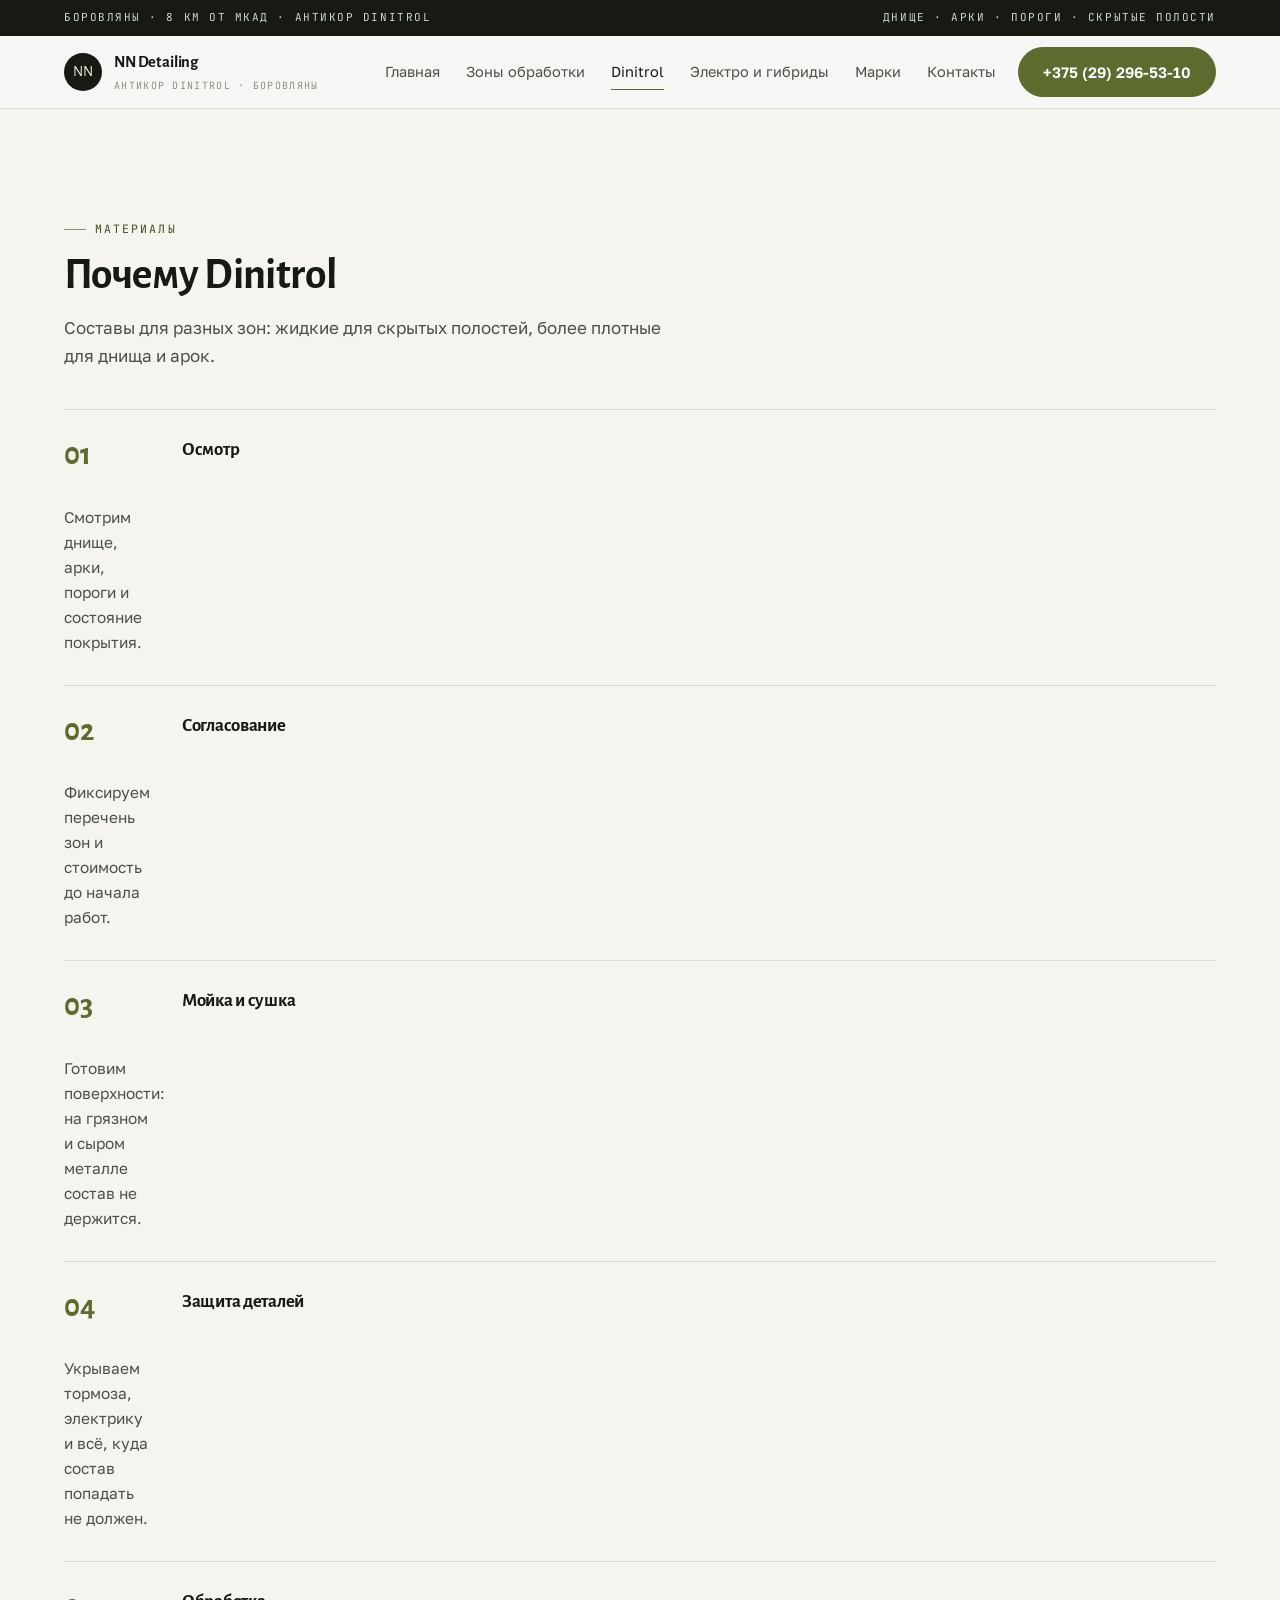
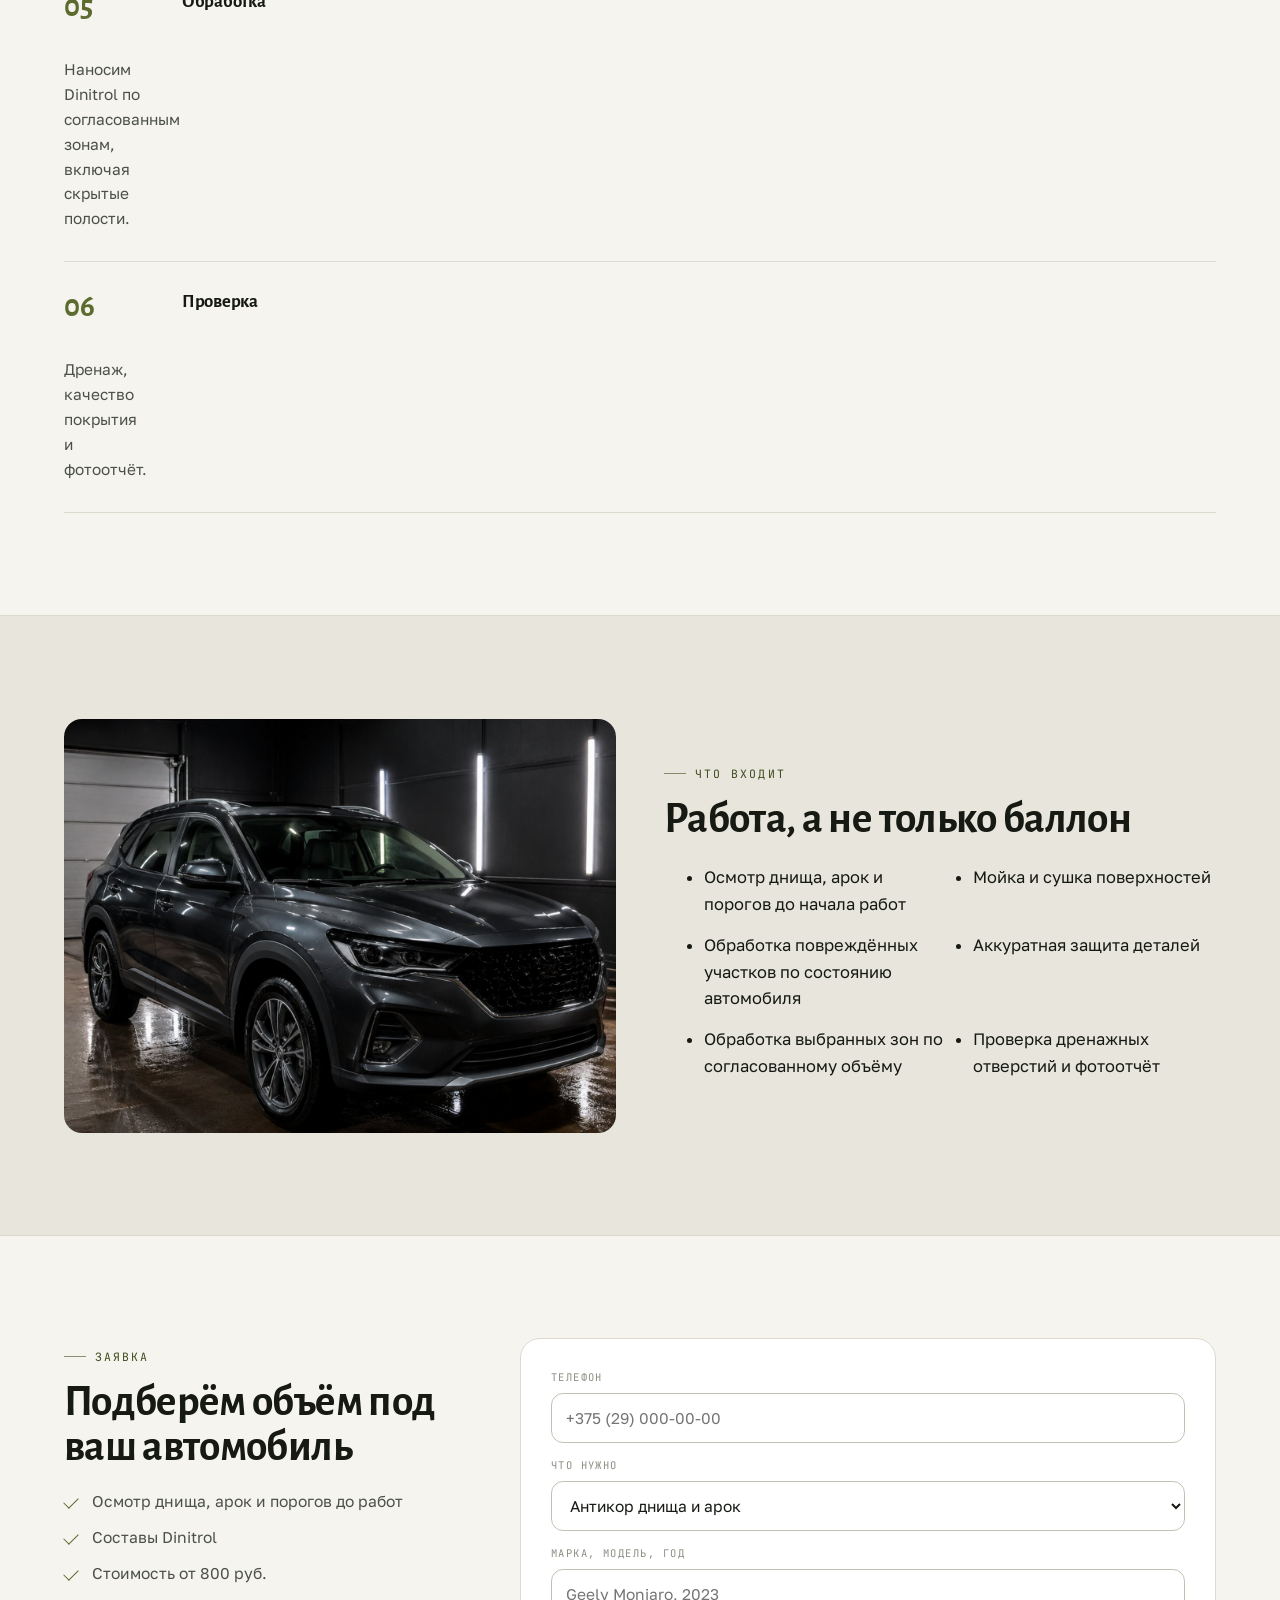
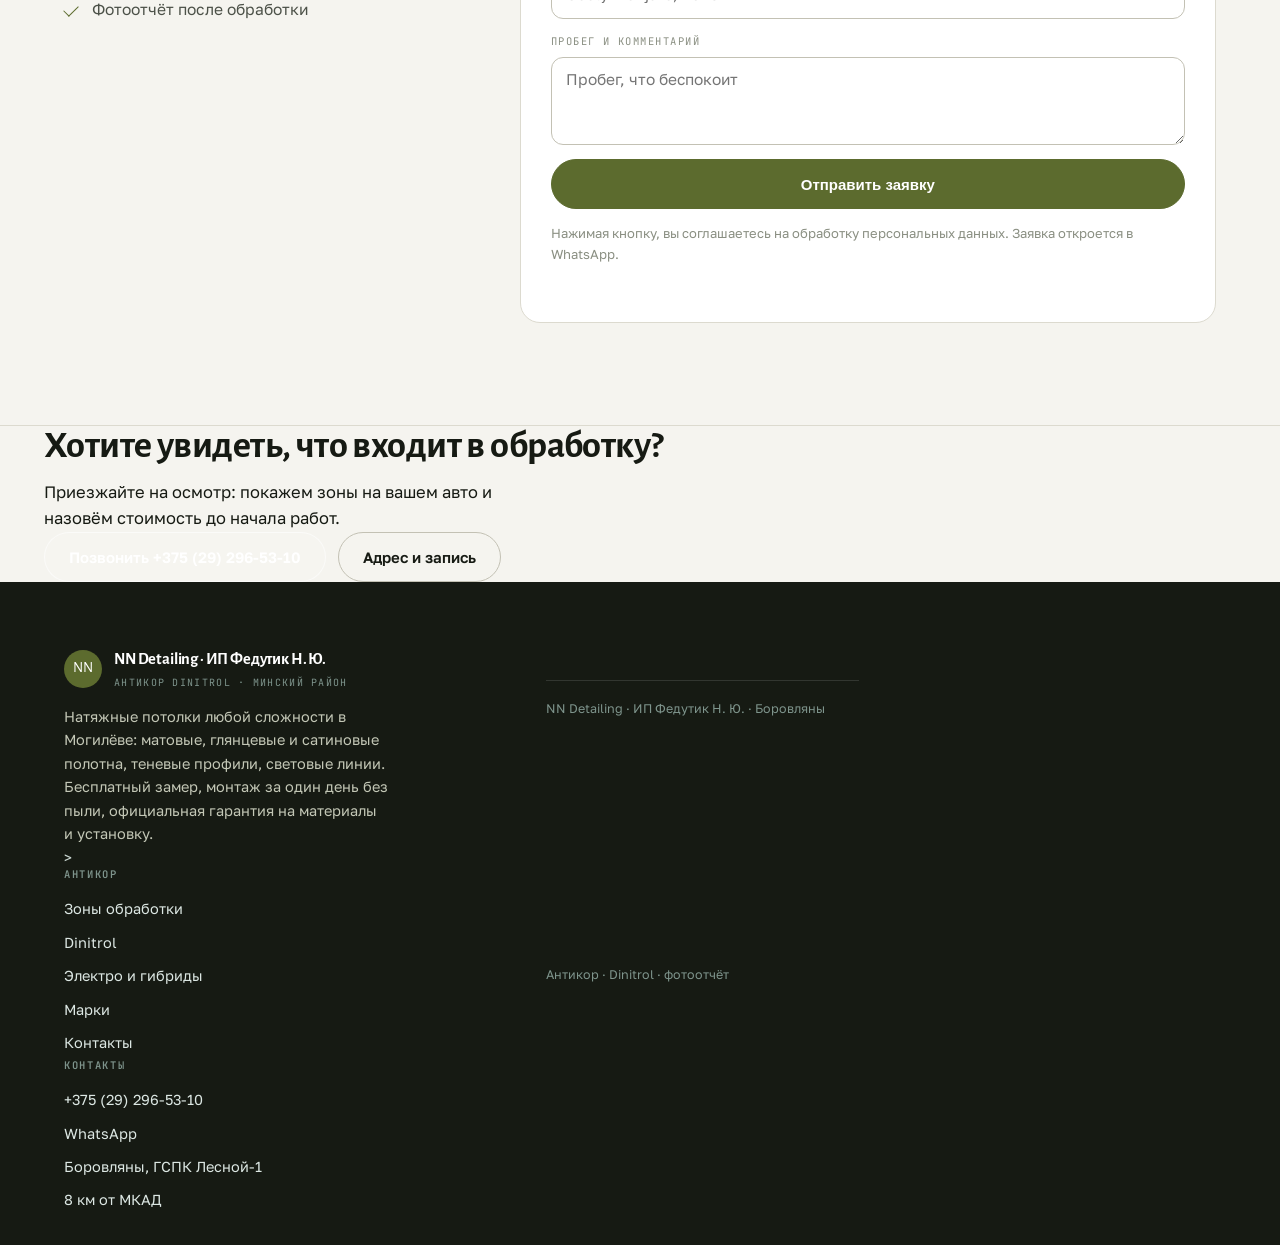
==== dinitrol.html @ aabff83f "Сайт NN Detailing — антикор Dinitrol, 6 страниц" ====
<!doctype html>
<html lang="ru">
<head>
<meta charset="utf-8">
<meta name="viewport" content="width=device-width,initial-scale=1">
<title>Dinitrol: как проходит обработка — NN Detailing</title>
<meta name="description" content="Этапы антикоррозийной обработки составами Dinitrol: осмотр, согласование, мойка и сушка, защита деталей, обработка, проверка дренажа и фотоотчёт.">
<link rel="icon" href="assets/img/favicon.svg" type="image/svg+xml">
<link rel="preconnect" href="https://fonts.googleapis.com">
<link rel="preconnect" href="https://fonts.gstatic.com" crossorigin>
<link href="https://fonts.googleapis.com/css2?family=Alegreya+Sans:wght@400;500;700;800&family=Golos+Text:wght@400;500;600;700&family=JetBrains+Mono:wght@400;500&display=swap" rel="stylesheet">
<link rel="stylesheet" href="assets/css/site.css">
</head>
<body>
<div class="topline"><div class="wrap"><span>Боровляны · 8 км от МКАД · антикор Dinitrol</span><span>Днище · арки · пороги · скрытые полости</span></div></div>
<header class="hdr"><div class="wrap hdr__in">
  <a class="logo" href="index.html"><i>NN</i><span><b>NN Detailing</b><span>антикор Dinitrol · Боровляны</span></span></a>
  <nav class="nav"><a href="index.html">Главная</a><a href="uslugi.html">Зоны обработки</a><a href="dinitrol.html" aria-current="page">Dinitrol</a><a href="elektro.html">Электро и гибриды</a><a href="marki.html">Марки</a><a href="kontakty.html">Контакты</a></nav>
  <a class="btn" href="tel:+375292965310">+375 (29) 296-53-10</a>
  <button class="burger" id="burger" aria-label="Меню"><span></span></button>
</div></header>
<div class="drawer" id="drawer"><button class="drawer__x" aria-label="Закрыть">×</button><a href="index.html">Главная</a><a href="uslugi.html">Зоны обработки</a><a href="dinitrol.html">Dinitrol</a><a href="elektro.html">Электро и гибриды</a><a href="marki.html">Марки</a><a href="kontakty.html">Контакты</a><a href="tel:+375292965310">+375 (29) 296-53-10</a></div>

<section class="sec"><div class="wrap">
<div class="shead"><span class="kicker">Материалы</span><h1>Почему Dinitrol</h1><p>Составы для разных зон: жидкие для скрытых полостей, более плотные для днища и арок.</p></div>
<div class="steps">
<div class="step"><b class="step__n">01</b><h3>Осмотр</h3><p>Смотрим днище, арки, пороги и состояние покрытия.</p></div>
<div class="step"><b class="step__n">02</b><h3>Согласование</h3><p>Фиксируем перечень зон и стоимость до начала работ.</p></div>
<div class="step"><b class="step__n">03</b><h3>Мойка и сушка</h3><p>Готовим поверхности: на грязном и сыром металле состав не держится.</p></div>
<div class="step"><b class="step__n">04</b><h3>Защита деталей</h3><p>Укрываем тормоза, электрику и всё, куда состав попадать не должен.</p></div>
<div class="step"><b class="step__n">05</b><h3>Обработка</h3><p>Наносим Dinitrol по согласованным зонам, включая скрытые полости.</p></div>
<div class="step"><b class="step__n">06</b><h3>Проверка</h3><p>Дренаж, качество покрытия и фотоотчёт.</p></div>
</div></div></section>

<section class="sec sec--alt"><div class="wrap"><div class="two">
<div><img src="assets/img/studio.jpg" alt="Автомобиль после обработки Dinitrol" width="1400" height="1050" loading="lazy"></div>
<div><div class="shead"><span class="kicker">Что входит</span><h2>Работа, а не только баллон</h2></div>
<ul class="checks"><li>Осмотр днища, арок и порогов до начала работ</li><li>Мойка и сушка поверхностей</li><li>Обработка повреждённых участков по состоянию автомобиля</li><li>Аккуратная защита деталей</li><li>Обработка выбранных зон по согласованному объёму</li><li>Проверка дренажных отверстий и фотоотчёт</li></ul></div>
</div></div></section>
<section class="sec" id="zayavka"><div class="wrap"><div class="row2">
<div class="side"><div class="shead"><span class="kicker">Заявка</span><h2>Подберём объём под ваш автомобиль</h2></div><ul class="list"><li>Осмотр днища, арок и порогов до работ</li><li>Составы Dinitrol</li><li>Стоимость от 800 руб.</li><li>Фотоотчёт после обработки</li></ul></div>
<form class="form" data-form novalidate>
<div class="fld"><label for="f-phone">Телефон</label><input id="f-phone" type="tel" placeholder="+375 (29) 000-00-00" autocomplete="tel" required></div>
<div class="fld"><label for="f-what">Что нужно</label><select id="f-what"><option>Антикор днища и арок</option><option>Полная обработка: днище, арки, пороги, скрытые полости</option><option>Скрытые полости и пороги</option><option>Электромобиль или гибрид</option><option>Китайский автомобиль</option><option>Осмотр и расчёт стоимости</option></select></div>
<div class="fld"><label for="f-where">Марка, модель, год</label><input id="f-where" type="text" placeholder="Geely Monjaro, 2023"></div>
<div class="fld"><label for="f-msg">Пробег и комментарий</label><textarea id="f-msg" rows="3" placeholder="Пробег, что беспокоит"></textarea></div>
<button class="btn" type="submit">Отправить заявку</button>
<p class="form__note">Нажимая кнопку, вы соглашаетесь на обработку персональных данных. Заявка откроется в WhatsApp.</p>
<div class="formout" id="formMsg" role="status"></div>
</form></div></div></section>
<section class="cta"><div class="wrap cta__in"><div><h2>Хотите увидеть, что входит в обработку?</h2><p>Приезжайте на осмотр: покажем зоны на вашем авто и назовём стоимость до начала работ.</p></div><div class="cta__act"><a class="btn btn--w" href="tel:+375292965310">Позвонить +375 (29) 296-53-10</a><a class="btn btn--line" href="kontakty.html">Адрес и запись</a></div></div></section>

<footer class="foot"><div class="wrap"><div class="foot__in">
<div><div class="logo" style="margin:0 0 14px"><i style="background:#5C6B2E;color:#fff">NN</i><span><b style="color:#fff">NN Detailing · ИП Федутик Н. Ю.</b><span style="color:#7E948C">антикор Dinitrol · Минский район</span></span></div>
<p style="color:#C3C7B6;max-width:36ch">Натяжные потолки любой сложности в Могилёве: матовые, глянцевые и сатиновые полотна, теневые профили, световые линии. Бесплатный замер, монтаж за один день без пыли, официальная гарантия на материалы и установку.</p>>
<div><h4>Антикор</h4><a href="uslugi.html">Зоны обработки</a><a href="dinitrol.html">Dinitrol</a><a href="elektro.html">Электро и гибриды</a><a href="marki.html">Марки</a><a href="kontakty.html">Контакты</a></div>
<div><h4>Контакты</h4><a href="tel:+375292965310">+375 (29) 296-53-10</a><a href="https://wa.me/375292965310" target="_blank" rel="noopener">WhatsApp</a><a href="kontakty.html">Боровляны, ГСПК Лесной-1</a><a href="kontakty.html">8 км от МКАД</a></div>
</div><div class="foot__low"><span>NN Detailing · ИП Федутик Н. Ю. · Боровляны</span><span>Антикор · Dinitrol · фотоотчёт</span></div></div></footer>
<div class="fbar"><a href="tel:+375292965310">Позвонить</a><a href="https://wa.me/375292965310" target="_blank" rel="noopener">WhatsApp</a></div>
<script src="assets/js/main.js" defer></script>
</body>
</html>
---- assets/css/site.css ----
*,*::before,*::after{box-sizing:border-box}
:root{
--ink:#161A13;--ink2:#20261B;--paper:#F5F4EF;--paper2:#E7E5DC;--panel:#fff;
--body:#4C5148;--mut:#8A8F82;--line:#DCDACF;--line2:#C3C1B4;
--acc:#5C6B2E;--acc2:#414D1E;--soft:#EAEDDD;
--f-d:"Alegreya Sans","Golos Text",sans-serif;
--f-t:"Golos Text",system-ui,-apple-system,"Segoe UI",sans-serif;
--f-m:"JetBrains Mono",ui-monospace,monospace;
--wrap:1240px;--pad:clamp(18px,4vw,44px);
}
html{-webkit-text-size-adjust:100%;scroll-behavior:smooth}
body{margin:0;background:var(--paper);color:var(--ink);font:400 16.5px/1.62 var(--f-t);-webkit-font-smoothing:antialiased;overflow-x:hidden}
img{display:block;max-width:100%;height:auto}
a{color:inherit;text-decoration:none}
h1,h2,h3,h4{margin:0;font-family:var(--f-d);font-weight:600;letter-spacing:-.015em;line-height:1.06}
p{margin:0}
.wrap{width:100%;max-width:var(--wrap);margin:0 auto;padding:0 var(--pad)}
.mono{font-family:var(--f-m);font-size:11.5px;letter-spacing:.16em;text-transform:uppercase;color:var(--mut)}
.kicker{display:inline-flex;align-items:center;gap:9px;font-family:var(--f-m);font-size:11.5px;letter-spacing:.18em;text-transform:uppercase;color:var(--acc2)}
.kicker::before{content:"";width:22px;height:1px;background:currentColor;opacity:.6}

/* header */
.topline{background:var(--ink);color:#C9D6D1;font-family:var(--f-m);font-size:11px;letter-spacing:.14em;text-transform:uppercase}
.topline .wrap{display:flex;justify-content:space-between;gap:16px;padding-top:9px;padding-bottom:9px;flex-wrap:wrap}
.hdr{position:sticky;top:0;z-index:50;background:rgba(246,247,245,.86);backdrop-filter:blur(14px);border-bottom:1px solid var(--line)}
.hdr__in{display:flex;align-items:center;gap:22px;min-height:72px}
.logo{display:flex;align-items:center;gap:12px;margin-right:auto}
.logo i{width:38px;height:38px;border-radius:50%;display:grid;place-items:center;background:var(--ink);color:var(--soft);font-family:var(--f-d);font-style:normal;font-size:15px}
.logo b{display:block;font-family:var(--f-d);font-size:16.5px;font-weight:600;letter-spacing:-.01em}
.logo span span{display:block;font-family:var(--f-m);font-size:10px;letter-spacing:.13em;text-transform:uppercase;color:var(--mut);margin-top:2px}
.nav{display:flex;gap:26px}
.nav a{font-size:14.5px;color:var(--body);padding:6px 0;border-bottom:1px solid transparent}
.nav a:hover,.nav a[aria-current]{color:var(--ink);border-color:var(--acc)}
.btn{display:inline-flex;align-items:center;justify-content:center;gap:9px;min-height:50px;padding:0 24px;border-radius:999px;background:var(--acc);color:#fff;border:1px solid var(--acc);font-weight:600;font-size:15px;transition:.18s}
.btn:hover{background:var(--acc2);border-color:var(--acc2)}
.btn--line{background:transparent;color:var(--ink);border-color:var(--line2)}
.btn--line:hover{background:#fff;border-color:var(--ink);color:var(--ink)}
.btn--w{background:rgba(255,255,255,.1);border-color:rgba(255,255,255,.55);color:#fff}
.btn--w:hover{background:rgba(255,255,255,.22)}
.burger{display:none;width:44px;height:44px;border:1px solid var(--line2);border-radius:50%;background:#fff;position:relative}
.burger span,.burger span::before,.burger span::after{position:absolute;left:12px;right:12px;height:1.6px;background:var(--ink);content:""}
.burger span{top:21px}.burger span::before{top:-6px}.burger span::after{top:6px}
.drawer{position:fixed;inset:0;z-index:60;background:var(--paper);padding:22px var(--pad) 90px;transform:translateX(102%);transition:transform .32s cubic-bezier(.2,.7,.2,1);overflow:auto}
.drawer[data-open="1"]{transform:none}
.drawer a{display:block;padding:16px 0;border-bottom:1px solid var(--line);font-family:var(--f-d);font-size:20px}
.drawer__x{position:absolute;top:16px;right:var(--pad);width:44px;height:44px;border-radius:50%;border:1px solid var(--line2);background:#fff;font-size:20px;line-height:1}

/* hero: фото на всю ширину, крупная антиква, текст снизу */
.hero{position:relative;isolation:isolate;min-height:min(90svh,780px);display:flex;align-items:flex-end;color:#fff;overflow:hidden;background:#131110}
.hero__media{position:absolute;inset:0;z-index:-2}
.hero__media img{width:100%;height:100%;object-fit:cover;object-position:50% 42%;transform:scale(1.02)}
.hero::after{content:"";position:absolute;inset:0;z-index:-1;background:linear-gradient(180deg,rgba(16,12,10,.72) 0%,rgba(16,12,10,.35) 38%,rgba(16,12,10,.82) 100%),linear-gradient(90deg,rgba(16,12,10,.6),transparent 62%)}
.hero__in{width:100%;padding:clamp(90px,14vh,150px) 0 clamp(30px,5vh,52px)}
.hero .kicker{color:#9C86FF}
.hero h1{font-size:clamp(2.5rem,5.4vw,4.5rem);line-height:1.02;letter-spacing:-.028em;max-width:19ch;margin:18px 0 0;font-weight:600}
.hero h1 em{font-style:italic;color:#CBD79A}
.hero__lead{margin-top:20px;max-width:50ch;color:#DCE7E3;font-size:clamp(15px,1.2vw,17.5px)}
.hero__btns{display:flex;gap:12px;flex-wrap:wrap;margin-top:30px}
.hero__stats{display:grid;grid-template-columns:repeat(3,1fr);gap:0;margin-top:clamp(30px,5vh,46px);border-top:1px solid rgba(255,255,255,.24)}
.hero__stats div{padding:18px 20px 0 0;border-right:1px solid rgba(255,255,255,.14)}
.hero__stats div:last-child{border-right:0;padding-right:0}
.hero__stats b{display:block;font-family:var(--f-d);font-size:clamp(1.5rem,2.4vw,2.1rem);font-weight:600;line-height:1}
.hero__stats span{display:block;margin-top:7px;font-family:var(--f-m);font-size:10.5px;letter-spacing:.13em;text-transform:uppercase;color:#A9BCB6}

/* полоса фото */
.band{display:grid;grid-template-columns:repeat(3,1fr);gap:2px;background:var(--line);border-bottom:1px solid var(--line)}
.band figure{margin:0;position:relative;overflow:hidden;aspect-ratio:4/3;background:var(--paper2)}
.band img{width:100%;height:100%;object-fit:cover;transition:transform .7s cubic-bezier(.2,.7,.2,1)}
.band figure:hover img{transform:scale(1.05)}
.band figcaption{position:absolute;left:0;right:0;bottom:0;padding:16px 18px;background:linear-gradient(transparent,rgba(16,12,10,.85));color:#fff;font-family:var(--f-m);font-size:10.5px;letter-spacing:.14em;text-transform:uppercase}

/* секции */
.sec{padding:clamp(56px,8vw,104px) 0;border-bottom:1px solid var(--line)}
.sec--alt{background:var(--paper2)}
.sec--ink{background:var(--ink);color:#EAF1EE;border:0}
.sec--ink .kicker{color:#9C86FF}
.sec--ink p{color:#B9C8C2}
.shead{max-width:60ch}
.shead h2{font-size:clamp(1.9rem,3.4vw,3rem);line-height:1.04;margin-top:14px}
.shead p{margin-top:16px;color:var(--body);font-size:17px;max-width:56ch}
.row2{display:grid;grid-template-columns:.72fr 1.28fr;gap:clamp(24px,5vw,64px);align-items:start}
.row2>.side{position:sticky;top:96px}

/* карточки, списки, шаги */
.cards{display:grid;grid-template-columns:repeat(3,1fr);gap:clamp(14px,2vw,22px);margin-top:clamp(26px,4vw,40px)}
.card img{width:100%;height:100%;object-fit:cover;display:block}
.card{background:var(--panel);border:1px solid var(--line);border-radius:18px;overflow:hidden;display:flex;flex-direction:column;transition:.2s}
.card:hover{border-color:var(--line2);transform:translateY(-3px)}
.card img{aspect-ratio:4/3;object-fit:cover;width:100%}
.card__b{padding:22px 22px 24px}
.card__b .mono{color:var(--acc2)}
.card__b h3{font-size:1.24rem;margin:8px 0 8px}
.card__b p{color:var(--body);font-size:15px}
.list{list-style:none;margin:18px 0 0;padding:0;display:grid;gap:11px}
.list li{position:relative;padding-left:28px;color:var(--body);font-size:15.6px}
.list li::before{content:"";position:absolute;left:0;top:8px;width:14px;height:8px;border-left:1.6px solid var(--acc);border-bottom:1.6px solid var(--acc);transform:rotate(-45deg)}
.steps{margin-top:clamp(26px,4vw,40px);border-top:1px solid var(--line)}
.step{display:grid;grid-template-columns:84px minmax(0,1fr);gap:clamp(14px,3vw,34px);padding:clamp(20px,3vw,30px) 0;border-bottom:1px solid var(--line);align-items:start}
.step__n{font-family:var(--f-d);font-size:clamp(1.5rem,2.4vw,2rem);color:var(--acc);line-height:1}
.step h3{font-size:1.18rem;margin-bottom:7px}
.step p{color:var(--body);font-size:15.4px;max-width:70ch}
.two{display:grid;grid-template-columns:1fr 1fr;gap:clamp(18px,4vw,48px);align-items:center}
.two img{border-radius:18px;aspect-ratio:4/3;object-fit:cover;width:100%}
.checks{display:grid;grid-template-columns:repeat(2,1fr);gap:14px 26px;margin-top:22px}
.checks div{border-top:1px solid var(--line2);padding-top:12px}
.checks b{display:block;font-family:var(--f-d);font-size:1.05rem;margin-bottom:4px}
.checks span{font-size:14.4px;color:var(--body)}

/* FAQ */
.faq{margin-top:26px;border-top:1px solid var(--line)}
.faq__i{border-bottom:1px solid var(--line)}
.faq__q{width:100%;display:flex;justify-content:space-between;align-items:center;gap:20px;padding:20px 0;background:none;border:0;text-align:left;font:600 17px/1.35 var(--f-t);color:var(--ink);cursor:pointer}
.faq__x{position:relative;width:20px;height:20px;flex:0 0 auto}
.faq__x::before,.faq__x::after{content:"";position:absolute;left:0;right:0;top:9px;height:1.6px;background:var(--acc);transition:.2s}
.faq__x::after{transform:rotate(90deg)}
.faq__i[data-open="1"] .faq__x::after{transform:rotate(0)}
.faq__a{display:none;padding:0 0 22px;max-width:72ch}
.faq__i[data-open="1"] .faq__a{display:block}
.faq__a p{color:var(--body);font-size:15.4px}

/* форма, CTA, подвал, мобильная панель */
.form{display:grid;gap:14px;background:var(--panel);border:1px solid var(--line);border-radius:20px;padding:clamp(20px,3vw,30px)}
.fld{display:grid;gap:7px}
.fld label{font-family:var(--f-m);font-size:10.5px;letter-spacing:.14em;text-transform:uppercase;color:var(--mut)}
.fld input,.fld select,.fld textarea{width:100%;min-height:50px;padding:12px 14px;border:1px solid var(--line2);border-radius:12px;background:#fff;font:400 15.5px var(--f-t);color:var(--ink)}
.fld textarea{min-height:88px;resize:vertical}
.fld input:focus,.fld select:focus,.fld textarea:focus{outline:2px solid rgba(107,78,255,.4);border-color:var(--acc)}
.form__note{font-size:13px;color:var(--mut)}
.formout{margin-top:12px;font-size:14.5px;color:var(--acc2)}
.cta{display:grid;grid-template-columns:1.35fr auto;gap:clamp(20px,4vw,44px);align-items:center}
.cta h2{font-size:clamp(1.7rem,3vw,2.6rem)}
.cta p{margin-top:12px;max-width:52ch}
.cta__act{display:flex;gap:12px;flex-wrap:wrap}
.foot{background:var(--ink);color:#C9D6D1;padding:clamp(40px,6vw,64px) 0 28px;font-size:14.5px}
.foot__in{display:grid;grid-template-columns:1.4fr 1fr 1fr;gap:clamp(20px,4vw,44px)}
.foot h4{font-family:var(--f-m);font-size:10.5px;letter-spacing:.16em;text-transform:uppercase;color:#7E948C;margin-bottom:12px}
.foot a{display:block;padding:5px 0;color:#DCE7E3}
.foot a:hover{color:var(--soft)}
.foot__low{margin-top:34px;padding-top:18px;border-top:1px solid rgba(255,255,255,.12);display:flex;justify-content:space-between;gap:14px;flex-wrap:wrap;font-size:12.5px;color:#7E948C}
.fbar{display:none;position:fixed;left:0;right:0;bottom:0;z-index:55;background:rgba(12,18,17,.96);backdrop-filter:blur(10px);padding:10px 12px calc(10px + env(safe-area-inset-bottom));gap:10px}
.fbar a{flex:1;display:flex;align-items:center;justify-content:center;min-height:48px;border-radius:12px;font-weight:600;font-size:15px}
.fbar a:first-child{background:var(--acc);color:#fff}
.fbar a:last-child{background:rgba(255,255,255,.12);color:#fff;border:1px solid rgba(255,255,255,.3)}

@media(max-width:1040px){
.nav{display:none}.burger{display:block}
.hero__stats{grid-template-columns:1fr 1fr}
.hero__stats div:nth-child(2){border-right:0}
.cards{grid-template-columns:1fr 1fr}
.row2{grid-template-columns:1fr}.row2>.side{position:static}
.cta{grid-template-columns:1fr}
.foot__in{grid-template-columns:1fr 1fr}
}
@media(max-width:720px){
.hero{min-height:auto}.hero__in{padding-top:74px}
.band{grid-template-columns:1fr}
.cards{grid-template-columns:1fr}
.two{grid-template-columns:1fr}
.checks{grid-template-columns:1fr}
.step{grid-template-columns:56px minmax(0,1fr)}
.hero__stats{grid-template-columns:1fr}
.hero__stats div{border-right:0;border-bottom:1px solid rgba(255,255,255,.12);padding:14px 0}
.hero__stats div:last-child{border-bottom:0}
.fbar{display:flex}
body{padding-bottom:74px}
.foot__in{grid-template-columns:1fr}
}
@media(prefers-reduced-motion:reduce){*{transition:none!important;animation:none!important}}

.shead h1{font-size:clamp(1.9rem,3.4vw,3rem);line-height:1.04;margin-top:14px}

/* плотная сетка марок */
.marks{display:grid;grid-template-columns:repeat(auto-fill,minmax(112px,1fr));gap:1px;background:var(--line);border:1px solid var(--line);border-radius:2px;overflow:hidden;margin-top:8px}
.marks span{background:var(--panel);padding:16px 8px;text-align:center;font-size:13.5px;font-weight:600;letter-spacing:.01em;color:var(--ink2);display:flex;align-items:center;justify-content:center;min-height:56px;transition:background .15s,color .15s}
.marks span:hover{background:var(--ink);color:#fff}
.marks--ink span{background:#151A1E;color:#D7DEE3;border-color:#242A2F}
.marks--ink{background:#242A2F;border-color:#242A2F}
.marks--ink span:hover{background:var(--acc);color:#fff}
@media(max-width:520px){.marks{grid-template-columns:repeat(auto-fill,minmax(88px,1fr))}.marks span{font-size:12px;min-height:48px;padding:12px 4px}}

/* прайс таблицей */
.ptable{width:100%;border-collapse:collapse;margin-top:10px;font-size:15.5px;background:var(--panel)}
.ptable caption{text-align:left;font-family:var(--f-m);font-size:11.5px;letter-spacing:.16em;text-transform:uppercase;color:var(--mut);padding:0 0 12px}
.ptable thead th{background:var(--ink);color:#fff;font-weight:600;font-size:13px;letter-spacing:.06em;text-transform:uppercase;padding:14px 18px;text-align:left}
.ptable thead th:last-child,.ptable td:last-child{text-align:right;white-space:nowrap}
.ptable td{padding:14px 18px;border-bottom:1px solid var(--line);vertical-align:top;color:var(--ink2)}
.ptable tr.pr-group td{background:var(--paper2);font-weight:700;font-size:13px;letter-spacing:.08em;text-transform:uppercase;color:var(--ink);padding:12px 18px}
.ptable tr:not(.pr-group):hover td{background:#FBFDFC}
.ptable td b{color:var(--ink)}
.ptable td:last-child{font-family:var(--f-m);font-size:15px;font-weight:600;color:var(--acc2)}
.ptable td .u{display:block;font-family:var(--f-t);font-size:12.5px;font-weight:400;color:var(--mut);letter-spacing:0;margin-top:4px}
.ptable-wrap{overflow-x:auto;-webkit-overflow-scrolling:touch;border:1px solid var(--line);border-radius:14px;background:var(--panel)}
@media(max-width:640px){.ptable{min-width:520px;font-size:14px}.ptable td,.ptable thead th{padding:11px 12px}}
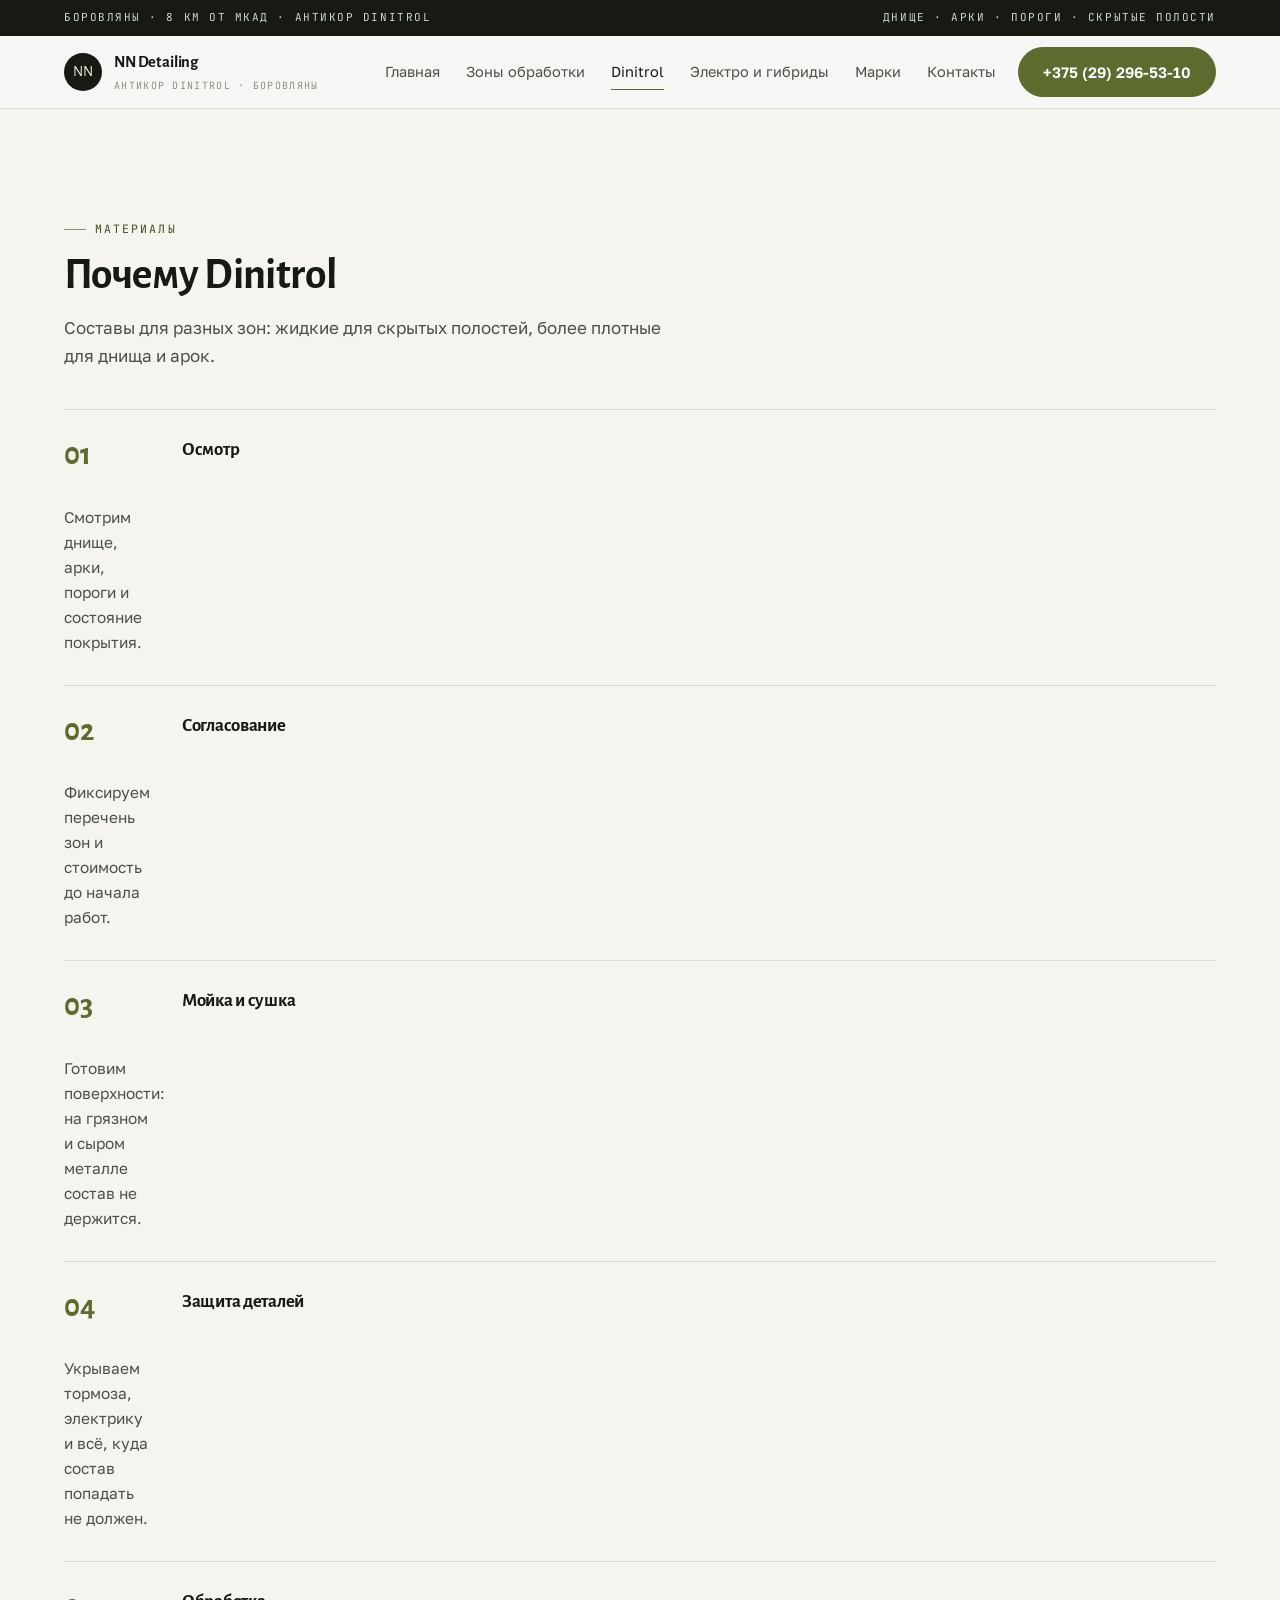
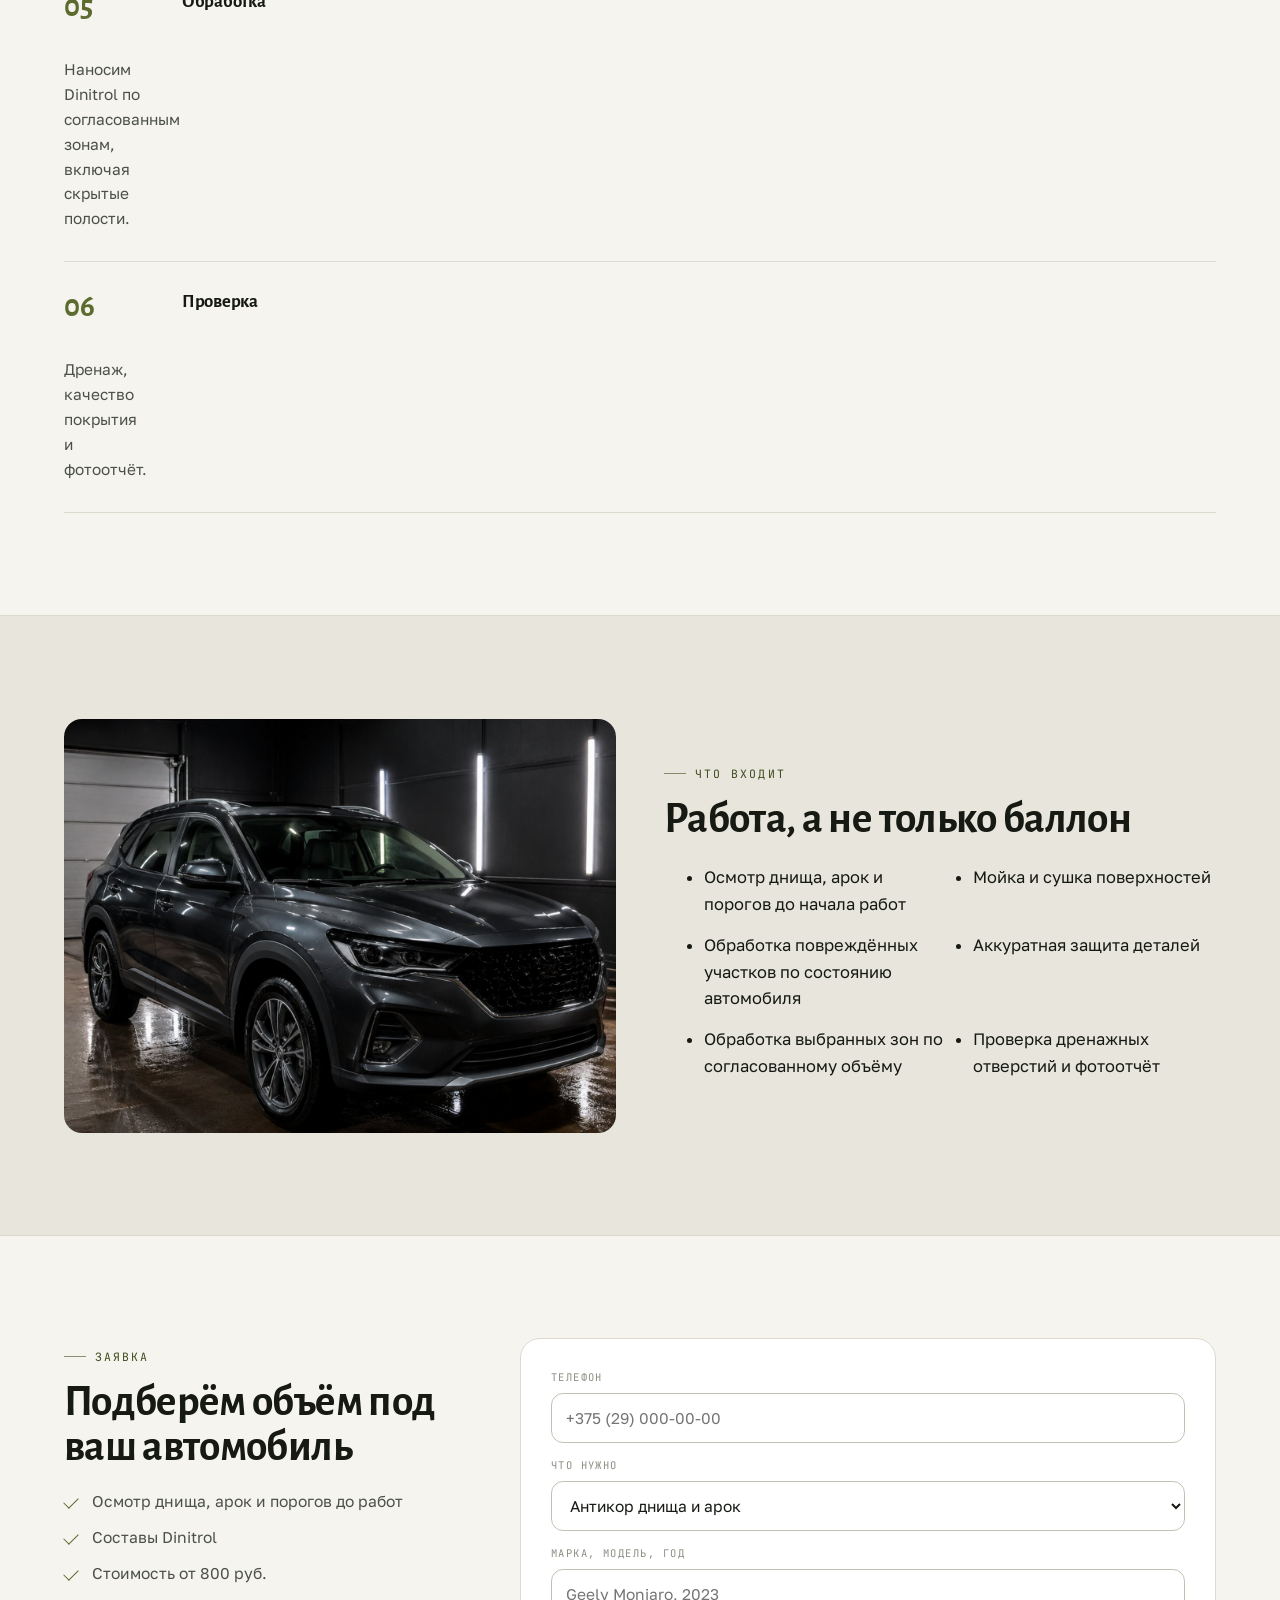
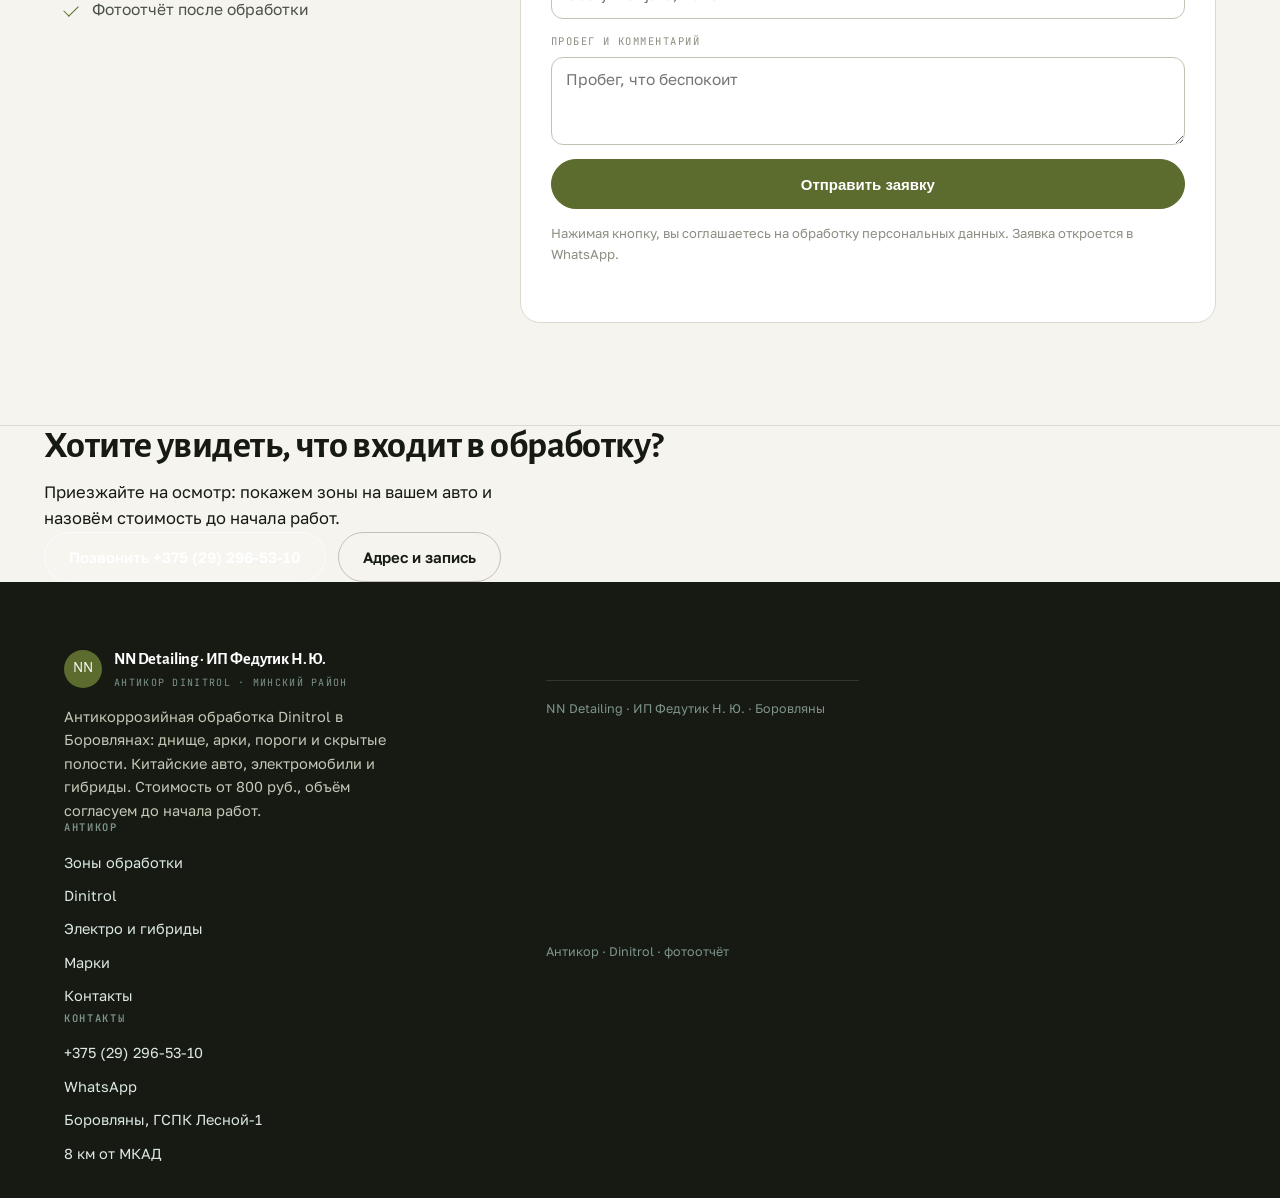
==== commit 67642124: "Убрал хвосты от сайта потолков: футер, лишние страницы, заголовки" ====
--- a/dinitrol.html
+++ b/dinitrol.html
@@ -52,7 +52,7 @@
 
 <footer class="foot"><div class="wrap"><div class="foot__in">
 <div><div class="logo" style="margin:0 0 14px"><i style="background:#5C6B2E;color:#fff">NN</i><span><b style="color:#fff">NN Detailing · ИП Федутик Н. Ю.</b><span style="color:#7E948C">антикор Dinitrol · Минский район</span></span></div>
-<p style="color:#C3C7B6;max-width:36ch">Натяжные потолки любой сложности в Могилёве: матовые, глянцевые и сатиновые полотна, теневые профили, световые линии. Бесплатный замер, монтаж за один день без пыли, официальная гарантия на материалы и установку.</p>>
+<p style="color:#C3C7B6;max-width:36ch">Антикоррозийная обработка Dinitrol в Боровлянах: днище, арки, пороги и скрытые полости. Китайские авто, электромобили и гибриды. Стоимость от 800 руб., объём согласуем до начала работ.</p>
 <div><h4>Антикор</h4><a href="uslugi.html">Зоны обработки</a><a href="dinitrol.html">Dinitrol</a><a href="elektro.html">Электро и гибриды</a><a href="marki.html">Марки</a><a href="kontakty.html">Контакты</a></div>
 <div><h4>Контакты</h4><a href="tel:+375292965310">+375 (29) 296-53-10</a><a href="https://wa.me/375292965310" target="_blank" rel="noopener">WhatsApp</a><a href="kontakty.html">Боровляны, ГСПК Лесной-1</a><a href="kontakty.html">8 км от МКАД</a></div>
 </div><div class="foot__low"><span>NN Detailing · ИП Федутик Н. Ю. · Боровляны</span><span>Антикор · Dinitrol · фотоотчёт</span></div></div></footer>
--- a/assets/css/site.css
+++ b/assets/css/site.css
@@ -176,6 +176,11 @@
 .marks--ink span{background:#151A1E;color:#D7DEE3;border-color:#242A2F}
 .marks--ink{background:#242A2F;border-color:#242A2F}
 .marks--ink span:hover{background:var(--acc);color:#fff}
+
+/* марки: заголовок и примечание вне сетки */
+.marks__hd{margin:0 0 12px;color:var(--mut)}
+.marks__n{margin:16px 0 0;font-size:14.6px;line-height:1.6;color:var(--body);max-width:74ch}
+.marks__n b{color:var(--ink);font-weight:600}
 @media(max-width:520px){.marks{grid-template-columns:repeat(auto-fill,minmax(88px,1fr))}.marks span{font-size:12px;min-height:48px;padding:12px 4px}}
 
 /* прайс таблицей */
